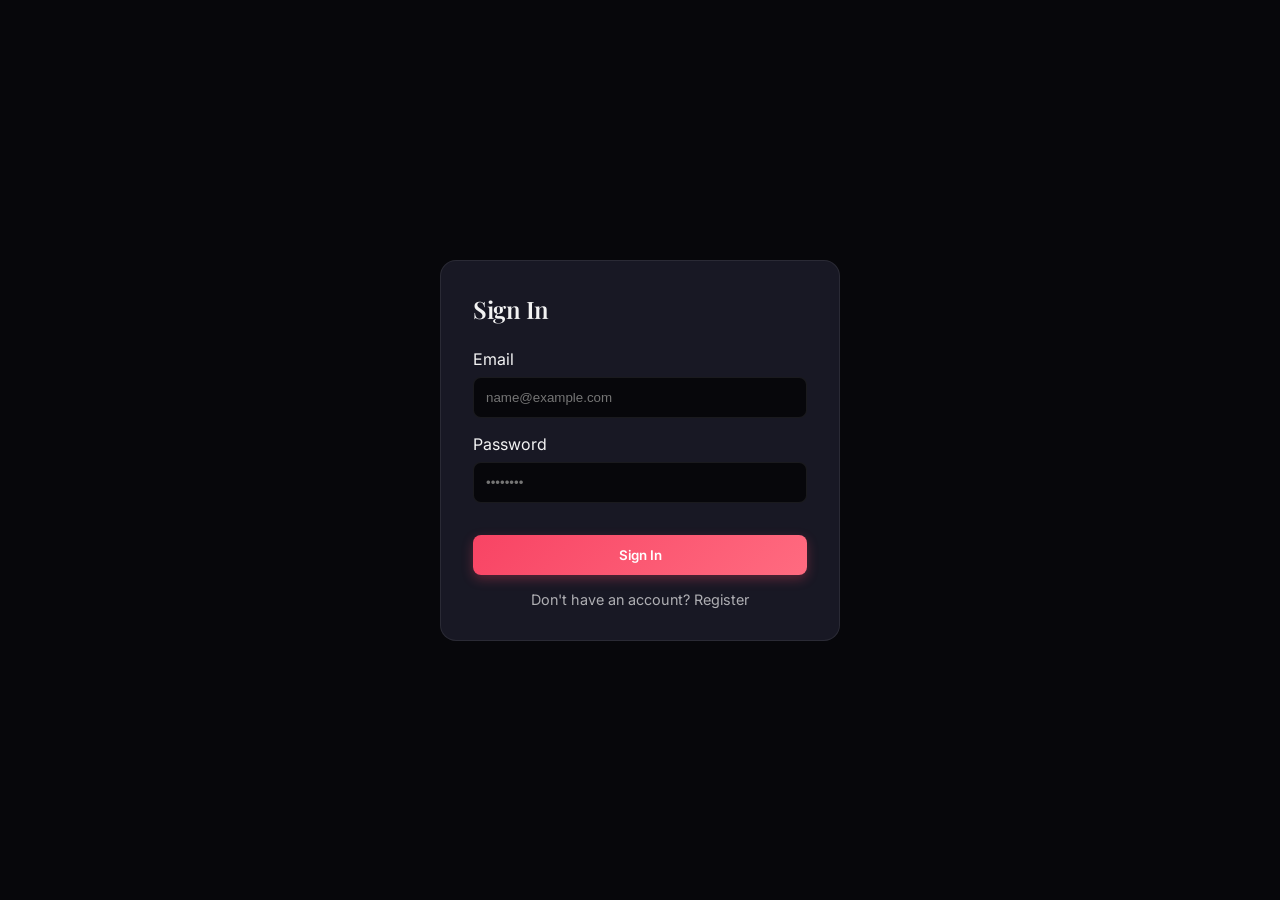
==== frontend/auth.html @ c535aec4 "feat: implement exquisite cinematic frontend Adds frontend folder with HTML/CSS/JS, updates CORS to " ====
<!DOCTYPE html>
<html lang="en">
<head>
    <meta charset="UTF-8">
    <title>Sign In | Midnight Cinema</title>
    <link rel="stylesheet" href="css/base.css">
    <style>
        body { display: flex; justify-content: center; align-items: center; min-height: 100vh; }
        .auth-card { background: var(--bg-panel); padding: var(--space-4); border-radius: 16px; border: 1px solid var(--border-glass); width: 100%; max-width: 400px; }
        .input-group { margin-bottom: var(--space-2); }
        input { width: 100%; padding: 12px; border-radius: 8px; border: 1px solid var(--border-glass); background: var(--bg-darkest); color: white; margin-top: 8px; }
        button { width: 100%; margin-top: var(--space-2); }
        .switch { text-align: center; margin-top: var(--space-2); color: var(--text-secondary); cursor: pointer; font-size: 0.9rem;}
        .switch:hover { color: var(--accent-coral); }
    </style>
</head>
<body>
    <div class="auth-card">
        <h2 id="form-title" style="margin-bottom: var(--space-3);">Sign In</h2>
        <form id="auth-form">
            <div id="register-fields" style="display:none;">
                <div class="input-group">
                    <label>Name</label>
                    <input type="text" id="name" placeholder="John Doe">
                </div>
                <div class="input-group">
                    <label>Phone</label>
                    <input type="text" id="phone" placeholder="9876543210">
                </div>
            </div>
            <div class="input-group">
                <label>Email</label>
                <input type="email" id="email" required placeholder="name@example.com">
            </div>
            <div class="input-group">
                <label>Password</label>
                <input type="password" id="password" required placeholder="••••••••">
            </div>
            <button type="submit" class="btn-primary" id="submit-btn">Sign In</button>
        </form>
        <div class="switch" id="toggle-mode">Don't have an account? Register</div>
    </div>

    <script type="module">
        import { AuthService } from './js/auth.js';
        let isLogin = true;

        document.getElementById('toggle-mode').onclick = () => {
            isLogin = !isLogin;
            document.getElementById('form-title').textContent = isLogin ? 'Sign In' : 'Create Account';
            document.getElementById('submit-btn').textContent = isLogin ? 'Sign In' : 'Register';
            document.getElementById('register-fields').style.display = isLogin ? 'none' : 'block';
            document.getElementById('toggle-mode').textContent = isLogin ? "Don't have an account? Register" : "Already have an account? Sign In";
        };

        document.getElementById('auth-form').onsubmit = async (e) => {
            e.preventDefault();
            const email = document.getElementById('email').value;
            const pass = document.getElementById('password').value;
            try {
                if (isLogin) {
                    await AuthService.login(email, pass);
                } else {
                    const name = document.getElementById('name').value;
                    const phone = document.getElementById('phone').value;
                    await AuthService.register(name, email, pass, phone);
                }
                const redirect = sessionStorage.getItem('redirectAfterLogin');
                if (redirect) {
                    sessionStorage.removeItem('redirectAfterLogin');
                    window.location.href = redirect;
                } else {
                    window.location.href = 'index.html';
                }
            } catch(err) { alert(err.message); }
        };
    </script>
</body>
</html>
---- frontend/css/base.css ----
@import url('https://fonts.googleapis.com/css2?family=Inter:wght@400;500;600;700&family=Playfair+Display:ital,wght@0,600;0,700;1,600&display=swap');
@import 'tokens.css';

* { box-sizing: border-box; margin: 0; padding: 0; }
body {
  background-color: var(--bg-darkest);
  color: var(--text-primary);
  font-family: var(--font-ui);
  -webkit-font-smoothing: antialiased;
  min-height: 100vh;
  overflow-x: hidden;
}

h1, h2, h3 { font-family: var(--font-display); font-weight: 600; letter-spacing: -0.02em; }
a { color: inherit; text-decoration: none; }
button { font-family: inherit; cursor: pointer; border: none; background: none; }

/* Navbar */
nav {
  position: fixed; top: 0; width: 100%; z-index: 100;
  background: var(--bg-glass); backdrop-filter: blur(12px); -webkit-backdrop-filter: blur(12px);
  border-bottom: 1px solid var(--border-glass);
  padding: var(--space-2) var(--space-4);
  display: flex; justify-content: space-between; align-items: center;
  transition: padding var(--time-normal) var(--ease-smooth);
}
nav.scrolled { padding: var(--space-1) var(--space-4); }

.nav-brand {
  font-family: var(--font-display); font-size: 1.5rem; color: var(--accent-red); font-weight: 700;
}
.nav-links { display: flex; gap: var(--space-3); align-items: center; }
.nav-links a { color: var(--text-secondary); font-weight: 500; transition: color var(--time-fast); }
.nav-links a:hover { color: var(--text-primary); }

.btn-primary {
  background: linear-gradient(135deg, var(--accent-red), var(--accent-coral));
  color: white; padding: 0.75rem 1.5rem; border-radius: 8px; font-weight: 600;
  box-shadow: 0 4px 12px rgba(248, 68, 100, 0.3);
  transition: transform var(--time-fast), box-shadow var(--time-fast);
}
.btn-primary:hover { transform: translateY(-2px); box-shadow: 0 6px 16px rgba(248, 68, 100, 0.4); }
.btn-primary:active { transform: translateY(0); }

/* Shimmer */
.skeleton {
  background: linear-gradient(90deg, var(--bg-panel) 25%, var(--bg-dark) 50%, var(--bg-panel) 75%);
  background-size: 200% 100%;
  animation: shimmer 1.5s infinite;
  border-radius: 4px;
}
@keyframes shimmer { 0% { background-position: 200% 0; } 100% { background-position: -200% 0; } }
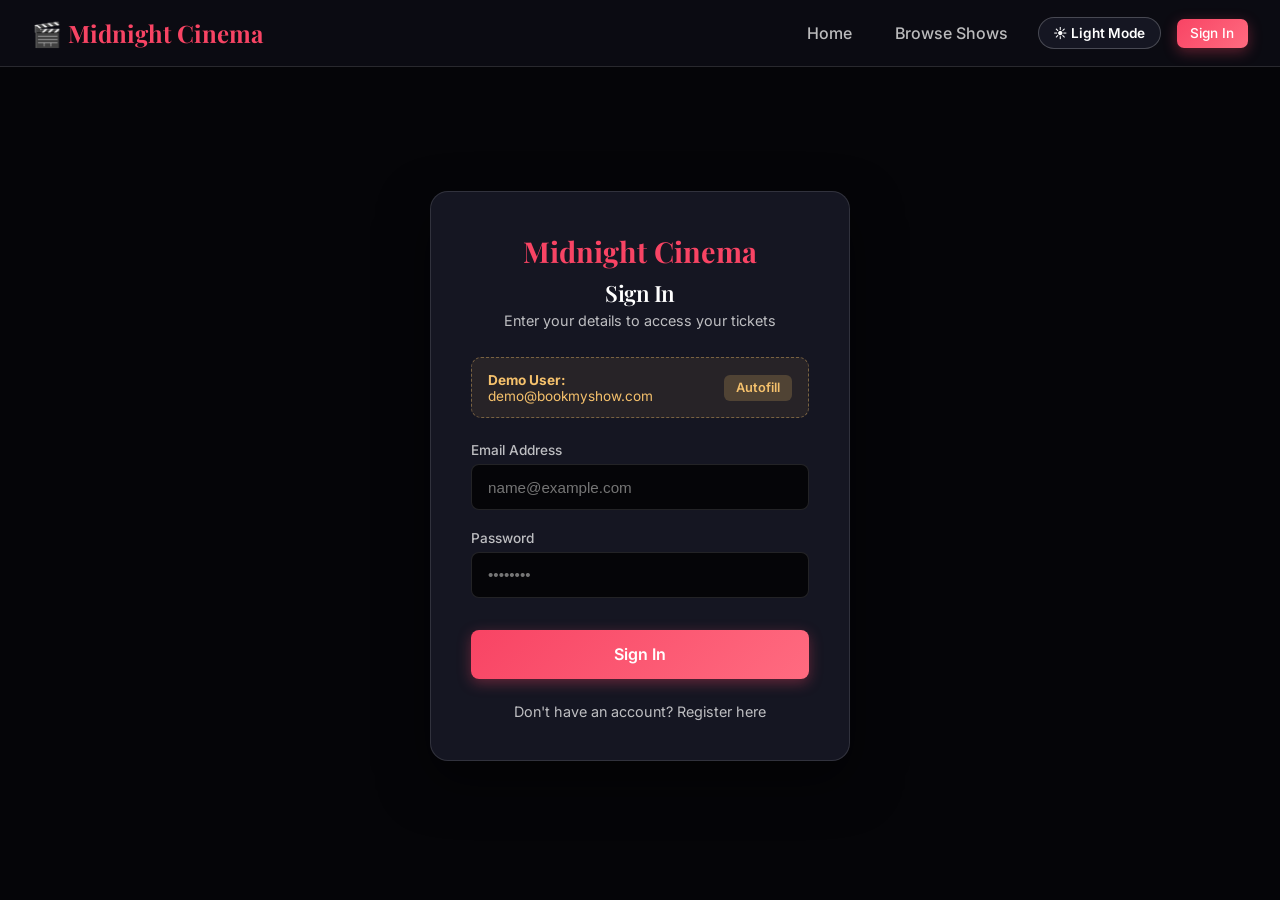
==== commit 062ecc4d: "feat: complete cinema booking system with dark/light mode, green seat highlight, cancellation remova" ====
--- a/frontend/auth.html
+++ b/frontend/auth.html
@@ -2,77 +2,253 @@
 <html lang="en">
 <head>
     <meta charset="UTF-8">
-    <title>Sign In | Midnight Cinema</title>
+    <meta name="viewport" content="width=device-width, initial-scale=1.0">
+    <title>Sign In / Register | Midnight Cinema</title>
     <link rel="stylesheet" href="css/base.css">
     <style>
-        body { display: flex; justify-content: center; align-items: center; min-height: 100vh; }
-        .auth-card { background: var(--bg-panel); padding: var(--space-4); border-radius: 16px; border: 1px solid var(--border-glass); width: 100%; max-width: 400px; }
-        .input-group { margin-bottom: var(--space-2); }
-        input { width: 100%; padding: 12px; border-radius: 8px; border: 1px solid var(--border-glass); background: var(--bg-darkest); color: white; margin-top: 8px; }
-        button { width: 100%; margin-top: var(--space-2); }
-        .switch { text-align: center; margin-top: var(--space-2); color: var(--text-secondary); cursor: pointer; font-size: 0.9rem;}
-        .switch:hover { color: var(--accent-coral); }
+        body {
+            min-height: 100vh;
+            display: flex;
+            flex-direction: column;
+        }
+        .auth-wrapper {
+            flex: 1;
+            display: flex;
+            justify-content: center;
+            align-items: center;
+            padding: 100px var(--space-4) var(--space-6);
+        }
+        .auth-card {
+            background: var(--bg-panel);
+            padding: 2.5rem;
+            border-radius: 18px;
+            border: 1px solid var(--border-glass);
+            width: 100%;
+            max-width: 420px;
+            box-shadow: 0 20px 50px rgba(0, 0, 0, 0.5);
+        }
+        .auth-header {
+            text-align: center;
+            margin-bottom: 1.75rem;
+        }
+        .auth-logo {
+            font-family: var(--font-display);
+            font-size: 1.8rem;
+            color: var(--accent-red);
+            font-weight: 700;
+            margin-bottom: 0.5rem;
+        }
+
+        .input-group {
+            margin-bottom: 1.25rem;
+        }
+        .input-group label {
+            display: block;
+            font-size: 0.85rem;
+            font-weight: 500;
+            color: var(--text-secondary);
+            margin-bottom: 0.35rem;
+        }
+        input {
+            width: 100%;
+            padding: 0.85rem 1rem;
+            border-radius: 8px;
+            border: 1px solid var(--border-glass);
+            background: var(--bg-darkest); color: var(--text-primary);
+            font-size: 0.95rem;
+            outline: none;
+            transition: border-color var(--time-fast);
+        }
+        input:focus {
+            border-color: var(--accent-coral);
+            box-shadow: 0 0 0 2px rgba(255, 107, 128, 0.2);
+        }
+
+        .submit-btn {
+            width: 100%;
+            padding: 0.9rem;
+            margin-top: 0.75rem;
+            font-size: 1rem;
+        }
+
+        .switch-mode {
+            text-align: center;
+            margin-top: 1.5rem;
+            color: var(--text-secondary);
+            cursor: pointer;
+            font-size: 0.9rem;
+            transition: color var(--time-fast);
+        }
+        .switch-mode:hover {
+            color: var(--accent-coral);
+        }
+
+        .demo-box {
+            background: rgba(245, 193, 108, 0.08);
+            border: 1px dashed rgba(245, 193, 108, 0.4);
+            border-radius: 10px;
+            padding: 0.85rem 1rem;
+            margin-bottom: 1.5rem;
+            font-size: 0.85rem;
+            display: flex;
+            justify-content: space-between;
+            align-items: center;
+        }
+        .demo-info {
+            color: var(--accent-gold);
+        }
+        .demo-fill-btn {
+            background: rgba(245, 193, 108, 0.2);
+            color: var(--accent-gold);
+            border: none;
+            padding: 0.35rem 0.75rem;
+            border-radius: 6px;
+            font-weight: 600;
+            cursor: pointer;
+            font-size: 0.8rem;
+            transition: background var(--time-fast);
+        }
+        .demo-fill-btn:hover {
+            background: var(--accent-gold);
+            color: #000;
+        }
+
+        .form-error {
+            background: rgba(248, 68, 100, 0.12);
+            border: 1px solid var(--accent-red);
+            color: #ff94a4;
+            padding: 0.75rem 1rem;
+            border-radius: 8px;
+            font-size: 0.85rem;
+            margin-bottom: 1.25rem;
+            display: none;
+        }
     </style>
 </head>
 <body>
-    <div class="auth-card">
-        <h2 id="form-title" style="margin-bottom: var(--space-3);">Sign In</h2>
-        <form id="auth-form">
-            <div id="register-fields" style="display:none;">
+    <nav>
+        <a href="index.html" class="nav-brand">Midnight Cinema</a>
+        <div class="nav-links">
+            <a href="index.html">Home</a>
+        </div>
+    </nav>
+
+    <div class="auth-wrapper">
+        <div class="auth-card">
+            <div class="auth-header">
+                <div class="auth-logo">Midnight Cinema</div>
+                <h2 id="form-title" style="font-size: 1.4rem;">Sign In</h2>
+                <p style="color: var(--text-secondary); font-size: 0.9rem; margin-top: 0.25rem;" id="form-subtitle">Enter your details to access your tickets</p>
+            </div>
+
+            <div class="demo-box" id="demo-box">
+                <div class="demo-info">
+                    <strong>Demo User:</strong> demo@bookmyshow.com
+                </div>
+                <button type="button" class="demo-fill-btn" id="btn-fill-demo">Autofill</button>
+            </div>
+
+            <div class="form-error" id="form-error"></div>
+
+            <form id="auth-form">
+                <div id="register-fields" style="display:none;">
+                    <div class="input-group">
+                        <label for="name">Full Name</label>
+                        <input type="text" id="name" placeholder="John Doe">
+                    </div>
+                    <div class="input-group">
+                        <label for="phone">Phone Number</label>
+                        <input type="text" id="phone" placeholder="9876543210">
+                    </div>
+                </div>
                 <div class="input-group">
-                    <label>Name</label>
-                    <input type="text" id="name" placeholder="John Doe">
+                    <label for="email">Email Address</label>
+                    <input type="email" id="email" required placeholder="name@example.com">
                 </div>
                 <div class="input-group">
-                    <label>Phone</label>
-                    <input type="text" id="phone" placeholder="9876543210">
-                </div>
-            </div>
-            <div class="input-group">
-                <label>Email</label>
-                <input type="email" id="email" required placeholder="name@example.com">
-            </div>
-            <div class="input-group">
-                <label>Password</label>
-                <input type="password" id="password" required placeholder="••••••••">
-            </div>
-            <button type="submit" class="btn-primary" id="submit-btn">Sign In</button>
-        </form>
-        <div class="switch" id="toggle-mode">Don't have an account? Register</div>
+                    <label for="password">Password</label>
+                    <input type="password" id="password" required placeholder="••••••••">
+                </div>
+                <button type="submit" class="btn-primary submit-btn" id="submit-btn">Sign In</button>
+            </form>
+
+            <div class="switch-mode" id="toggle-mode">Don't have an account? Register here</div>
+        </div>
     </div>
 
+    <script type="module" src="js/ui.js"></script>
     <script type="module">
         import { AuthService } from './js/auth.js';
+        import { initNav, showToast } from './js/ui.js';
+
+        initNav();
+
         let isLogin = true;
+
+        document.getElementById('btn-fill-demo').onclick = () => {
+            document.getElementById('email').value = 'demo@bookmyshow.com';
+            document.getElementById('password').value = 'password123';
+            showToast('Demo credentials inserted!', 'info');
+        };
 
         document.getElementById('toggle-mode').onclick = () => {
             isLogin = !isLogin;
+            const errorDiv = document.getElementById('form-error');
+            errorDiv.style.display = 'none';
+
             document.getElementById('form-title').textContent = isLogin ? 'Sign In' : 'Create Account';
-            document.getElementById('submit-btn').textContent = isLogin ? 'Sign In' : 'Register';
+            document.getElementById('form-subtitle').textContent = isLogin 
+                ? 'Enter your details to access your tickets'
+                : 'Join Midnight Cinema for exclusive screenings';
+            document.getElementById('submit-btn').textContent = isLogin ? 'Sign In' : 'Register Account';
             document.getElementById('register-fields').style.display = isLogin ? 'none' : 'block';
-            document.getElementById('toggle-mode').textContent = isLogin ? "Don't have an account? Register" : "Already have an account? Sign In";
+            document.getElementById('demo-box').style.display = isLogin ? 'flex' : 'none';
+            document.getElementById('toggle-mode').textContent = isLogin 
+                ? "Don't have an account? Register here" 
+                : "Already have an account? Sign In here";
         };
 
         document.getElementById('auth-form').onsubmit = async (e) => {
             e.preventDefault();
-            const email = document.getElementById('email').value;
+            const errorDiv = document.getElementById('form-error');
+            errorDiv.style.display = 'none';
+
+            const submitBtn = document.getElementById('submit-btn');
+            submitBtn.disabled = true;
+            submitBtn.textContent = 'Authenticating...';
+
+            const email = document.getElementById('email').value.trim();
             const pass = document.getElementById('password').value;
+
             try {
                 if (isLogin) {
                     await AuthService.login(email, pass);
+                    showToast('Signed in successfully!', 'success');
                 } else {
-                    const name = document.getElementById('name').value;
-                    const phone = document.getElementById('phone').value;
+                    const name = document.getElementById('name').value.trim();
+                    const phone = document.getElementById('phone').value.trim();
+                    if (!name) throw new Error('Please enter your full name');
                     await AuthService.register(name, email, pass, phone);
+                    showToast('Account registered and logged in!', 'success');
                 }
-                const redirect = sessionStorage.getItem('redirectAfterLogin');
-                if (redirect) {
-                    sessionStorage.removeItem('redirectAfterLogin');
-                    window.location.href = redirect;
-                } else {
-                    window.location.href = 'index.html';
-                }
-            } catch(err) { alert(err.message); }
+                
+                setTimeout(() => {
+                    const redirect = sessionStorage.getItem('redirectAfterLogin');
+                    if (redirect) {
+                        sessionStorage.removeItem('redirectAfterLogin');
+                        window.location.href = redirect;
+                    } else {
+                        window.location.href = 'index.html';
+                    }
+                }, 400);
+
+            } catch (err) {
+                console.error(err);
+                errorDiv.textContent = err.message || 'Authentication failed. Please verify credentials.';
+                errorDiv.style.display = 'block';
+                submitBtn.disabled = false;
+                submitBtn.textContent = isLogin ? 'Sign In' : 'Register Account';
+            }
         };
     </script>
 </body>
--- a/frontend/css/base.css
+++ b/frontend/css/base.css
@@ -9,6 +9,7 @@
   -webkit-font-smoothing: antialiased;
   min-height: 100vh;
   overflow-x: hidden;
+  transition: background-color var(--time-normal) ease, color var(--time-normal) ease;
 }
 
 h1, h2, h3 { font-family: var(--font-display); font-weight: 600; letter-spacing: -0.02em; }
@@ -18,35 +19,272 @@
 /* Navbar */
 nav {
   position: fixed; top: 0; width: 100%; z-index: 100;
-  background: var(--bg-glass); backdrop-filter: blur(12px); -webkit-backdrop-filter: blur(12px);
+  background: var(--bg-glass); backdrop-filter: blur(14px); -webkit-backdrop-filter: blur(14px);
   border-bottom: 1px solid var(--border-glass);
   padding: var(--space-2) var(--space-4);
   display: flex; justify-content: space-between; align-items: center;
-  transition: padding var(--time-normal) var(--ease-smooth);
+  transition: padding var(--time-normal) var(--ease-smooth), background-color var(--time-normal) ease;
 }
 nav.scrolled { padding: var(--space-1) var(--space-4); }
 
 .nav-brand {
   font-family: var(--font-display); font-size: 1.5rem; color: var(--accent-red); font-weight: 700;
-}
-.nav-links { display: flex; gap: var(--space-3); align-items: center; }
-.nav-links a { color: var(--text-secondary); font-weight: 500; transition: color var(--time-fast); }
-.nav-links a:hover { color: var(--text-primary); }
+  display: flex; align-items: center; gap: 0.5rem;
+}
+.nav-brand:hover { opacity: 0.95; }
+.nav-links { display: flex; gap: var(--space-2); align-items: center; }
+.nav-links a { 
+  color: var(--text-secondary); 
+  font-weight: 500; 
+  padding: 0.45rem 0.85rem;
+  border-radius: 8px;
+  transition: color var(--time-fast), background var(--time-fast); 
+}
+.nav-links a:hover { color: var(--text-primary); background: rgba(128, 128, 128, 0.08); }
+
+/* Unified Buttons */
+.btn-primary, .btn-secondary, .btn-success, .cancel-btn {
+  display: inline-flex;
+  align-items: center;
+  justify-content: center;
+  gap: 0.5rem;
+  font-size: 0.95rem;
+  font-weight: 600;
+  border-radius: 8px;
+  cursor: pointer;
+  transition: all var(--time-fast) ease;
+  text-decoration: none;
+}
 
 .btn-primary {
   background: linear-gradient(135deg, var(--accent-red), var(--accent-coral));
-  color: white; padding: 0.75rem 1.5rem; border-radius: 8px; font-weight: 600;
+  color: #FFFFFF !important;
+  padding: 0.75rem 1.6rem;
+  border: none;
+  box-shadow: 0 4px 14px rgba(248, 68, 100, 0.35);
+}
+.btn-primary:hover:not(:disabled) {
+  transform: translateY(-2px);
+  box-shadow: 0 6px 20px rgba(248, 68, 100, 0.5);
+  filter: brightness(1.05);
+}
+.btn-primary:active:not(:disabled) { transform: translateY(0); }
+
+.btn-secondary {
+  background: var(--bg-panel);
+  color: var(--text-primary) !important;
+  border: 1px solid var(--border-glass-strong);
+  padding: 0.75rem 1.4rem;
+  box-shadow: 0 2px 8px rgba(0, 0, 0, 0.08);
+}
+.btn-secondary:hover:not(:disabled) {
+  background: var(--bg-panel-elevated);
+  border-color: var(--accent-coral);
+  transform: translateY(-2px);
+}
+.btn-secondary:active:not(:disabled) { transform: translateY(0); }
+
+.btn-success {
+  background: linear-gradient(135deg, var(--accent-success), #059669);
+  color: #FFFFFF !important;
+  padding: 0.75rem 1.6rem;
+  border: none;
+  box-shadow: 0 4px 16px var(--accent-success-glow);
+}
+.btn-success:hover:not(:disabled) {
+  transform: translateY(-2px);
+  box-shadow: 0 6px 22px rgba(16, 185, 129, 0.6);
+  filter: brightness(1.08);
+}
+
+.cancel-btn {
+  background: rgba(248, 68, 100, 0.08);
+  border: 1px solid rgba(248, 68, 100, 0.4);
+  color: var(--accent-red);
+  padding: 0.5rem 1rem;
+  font-size: 0.85rem;
+  border-radius: 7px;
+}
+.cancel-btn:hover:not(:disabled) {
+  background: var(--accent-red);
+  color: #FFFFFF;
+  border-color: var(--accent-red);
+  transform: translateY(-1px);
   box-shadow: 0 4px 12px rgba(248, 68, 100, 0.3);
-  transition: transform var(--time-fast), box-shadow var(--time-fast);
-}
-.btn-primary:hover { transform: translateY(-2px); box-shadow: 0 6px 16px rgba(248, 68, 100, 0.4); }
-.btn-primary:active { transform: translateY(0); }
-
-/* Shimmer */
+}
+
+.btn-sm {
+  padding: 0.4rem 0.85rem !important;
+  font-size: 0.85rem !important;
+  border-radius: 7px !important;
+}
+
+/* Theme Toggle Button */
+.btn-theme-toggle {
+  background: var(--bg-panel);
+  border: 1px solid var(--border-glass-strong);
+  color: var(--text-primary);
+  padding: 0.45rem 0.9rem;
+  border-radius: 20px;
+  font-size: 0.85rem;
+  font-weight: 600;
+  display: inline-flex;
+  align-items: center;
+  gap: 0.4rem;
+  cursor: pointer;
+  transition: all var(--time-fast);
+}
+.btn-theme-toggle:hover {
+  background: var(--bg-panel-elevated);
+  border-color: var(--accent-gold);
+  transform: scale(1.03);
+}
+
+.user-tag {
+  display: flex;
+  align-items: center;
+  gap: 0.5rem;
+  color: var(--text-secondary);
+  font-size: 0.85rem;
+  background: var(--bg-panel);
+  padding: 0.35rem 0.85rem;
+  border-radius: 20px;
+  border: 1px solid var(--border-glass);
+}
+.user-tag strong {
+  color: var(--text-primary);
+}
+
+/* Shimmer Loading */
 .skeleton {
   background: linear-gradient(90deg, var(--bg-panel) 25%, var(--bg-dark) 50%, var(--bg-panel) 75%);
   background-size: 200% 100%;
   animation: shimmer 1.5s infinite;
-  border-radius: 4px;
+  border-radius: 6px;
 }
 @keyframes shimmer { 0% { background-position: 200% 0; } 100% { background-position: -200% 0; } }
+
+/* Green Highlight Modal Popup */
+.popup-overlay {
+  position: fixed; inset: 0;
+  background: rgba(0, 0, 0, 0.72);
+  backdrop-filter: blur(8px);
+  -webkit-backdrop-filter: blur(8px);
+  display: flex; align-items: center; justify-content: center;
+  z-index: 10000;
+  animation: fadeIn 0.25s ease;
+  padding: 1rem;
+}
+.popup-card {
+  background: var(--bg-panel);
+  border: 1px solid var(--border-glass);
+  border-radius: 20px;
+  padding: 2.25rem 2.5rem;
+  text-align: center;
+  max-width: 420px;
+  width: 100%;
+  box-shadow: 0 25px 60px rgba(0, 0, 0, 0.5);
+  animation: slideUpScale 0.3s cubic-bezier(0.16, 1, 0.3, 1);
+}
+.popup-card.success {
+  border: 2px solid var(--accent-success);
+  box-shadow: 0 0 50px var(--accent-success-glow), 0 25px 60px rgba(0, 0, 0, 0.5);
+}
+.popup-icon-wrap {
+  position: relative;
+  width: 80px;
+  height: 80px;
+  margin: 0 auto 1.25rem;
+}
+.popup-icon-pulse {
+  position: absolute;
+  inset: -6px;
+  border-radius: 50%;
+  background: var(--accent-success-glow);
+  animation: pulseGreen 1.8s infinite;
+}
+.popup-icon {
+  position: relative;
+  width: 80px;
+  height: 80px;
+  border-radius: 50%;
+  background: linear-gradient(135deg, var(--accent-success), #059669);
+  color: #FFFFFF;
+  font-size: 2.5rem;
+  display: flex;
+  align-items: center;
+  justify-content: center;
+  box-shadow: 0 8px 24px var(--accent-success-glow);
+}
+.popup-card h3 {
+  font-size: 1.6rem;
+  color: var(--text-primary);
+  margin-bottom: 0.5rem;
+}
+.popup-card .green-badge {
+  display: inline-block;
+  background: rgba(16, 185, 129, 0.15);
+  color: var(--accent-success);
+  border: 1px solid rgba(16, 185, 129, 0.35);
+  padding: 0.35rem 0.9rem;
+  border-radius: 20px;
+  font-size: 0.85rem;
+  font-weight: 700;
+  margin-bottom: 1rem;
+}
+.popup-card p {
+  color: var(--text-secondary);
+  font-size: 0.95rem;
+  line-height: 1.5;
+  margin-bottom: 1.75rem;
+}
+@keyframes pulseGreen {
+  0% { transform: scale(0.95); opacity: 0.8; }
+  50% { transform: scale(1.15); opacity: 0.3; }
+  100% { transform: scale(0.95); opacity: 0.8; }
+}
+@keyframes slideUpScale {
+  from { opacity: 0; transform: translateY(30px) scale(0.92); }
+  to { opacity: 1; transform: translateY(0) scale(1); }
+}
+@keyframes fadeIn { from { opacity: 0; } to { opacity: 1; } }
+
+button:disabled { opacity: 0.45; cursor: not-allowed !important; transform: none !important; }
+
+/* Toast Notifications */
+#toast-container {
+  position: fixed;
+  bottom: 2rem;
+  right: 2rem;
+  display: flex;
+  flex-direction: column;
+  gap: 0.75rem;
+  z-index: 9999;
+}
+.toast {
+  padding: 0.85rem 1.25rem;
+  border-radius: 8px;
+  background: var(--bg-panel);
+  border: 1px solid var(--border-glass-strong);
+  color: var(--text-primary);
+  box-shadow: 0 10px 30px rgba(0, 0, 0, 0.4);
+  animation: slideUp 0.3s cubic-bezier(0.16, 1, 0.3, 1);
+  display: flex;
+  align-items: center;
+  gap: 0.75rem;
+  font-size: 0.95rem;
+}
+.toast.error {
+  border-left: 4px solid var(--accent-red);
+}
+.toast.success {
+  border-left: 4px solid var(--accent-success);
+  background: var(--bg-panel);
+}
+.toast.info {
+  border-left: 4px solid var(--accent-gold);
+}
+@keyframes slideUp {
+  from { opacity: 0; transform: translateY(20px); }
+  to { opacity: 1; transform: translateY(0); }
+}
